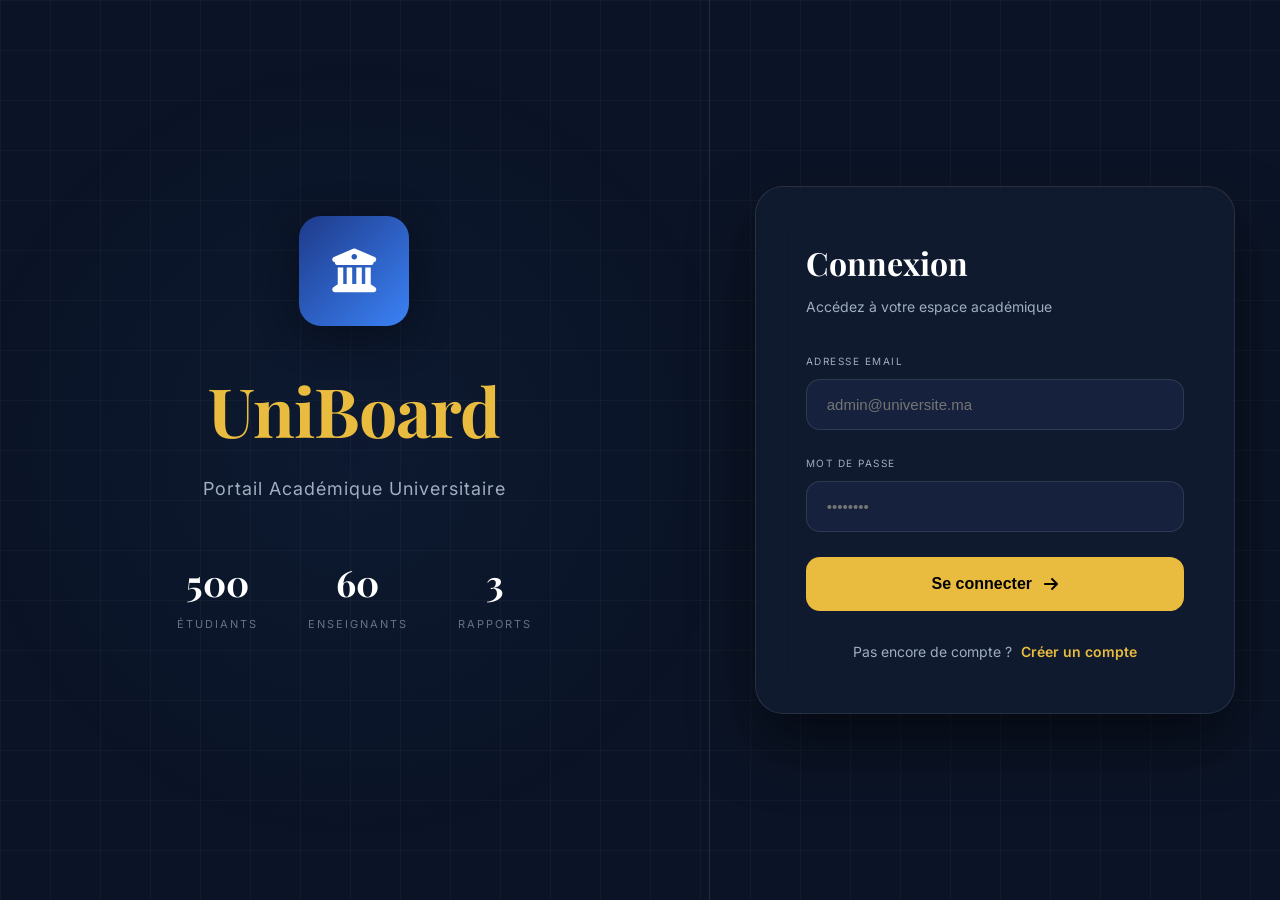
==== myapp/frontend/admin_users.html @ 325a5e19 "changement nom fichier" ====
<!DOCTYPE html>
<html lang="fr">

<head>
    <meta charset="UTF-8">
    <meta name="viewport" content="width=device-width, initial-scale=1.0">
    <title>Gestion Utilisateurs | UniBoard</title>
    <link rel="stylesheet" href="assets/css/style.css">
    <link rel="stylesheet" href="https://cdnjs.cloudflare.com/ajax/libs/font-awesome/6.4.0/css/all.min.css">
    <style>
        .users-table-container {
            background: var(--glass-bg);
            backdrop-filter: blur(var(--blur-amount));
            border: 1px solid var(--glass-border);
            border-radius: 16px;
            padding: 24px;
            margin-bottom: 30px;
            overflow-x: auto;
        }

        .table-header {
            display: flex;
            justify-content: space-between;
            align-items: center;
            margin-bottom: 20px;
        }

        .table-header h3 {
            font-family: 'Playfair Display', serif;
            font-size: 20px;
            display: flex;
            align-items: center;
            gap: 10px;
        }

        .table-header h3 i {
            color: var(--accent-orange);
        }

        table {
            width: 100%;
            border-collapse: collapse;
            font-size: 14px;
        }

        th {
            text-align: left;
            padding: 12px 16px;
            color: var(--text-muted);
            font-weight: 600;
            text-transform: uppercase;
            font-size: 12px;
            border-bottom: 1px solid var(--glass-border);
        }

        td {
            padding: 16px;
            border-bottom: 1px solid rgba(255, 255, 255, 0.05);
        }

        tr:last-child td {
            border-bottom: none;
        }

        .user-cell {
            display: flex;
            align-items: center;
            gap: 12px;
        }

        .user-initials {
            width: 32px;
            height: 32px;
            border-radius: 50%;
            display: flex;
            align-items: center;
            justify-content: center;
            font-weight: 700;
            font-size: 12px;
            color: white;
        }

        .role-badge {
            padding: 4px 12px;
            border-radius: 20px;
            font-size: 11px;
            font-weight: 600;
            background: rgba(59, 130, 246, 0.1);
            color: #3b82f6;
        }

        .role-badge.teacher {
            background: rgba(139, 92, 246, 0.1);
            color: #8b5cf6;
        }

        .role-badge.admin {
            background: rgba(245, 158, 11, 0.1);
            color: #f59e0b;
        }

        .status-badge {
            display: flex;
            align-items: center;
            gap: 6px;
            font-size: 12px;
        }

        .status-dot {
            width: 8px;
            height: 8px;
            border-radius: 50%;
        }

        .status-active .status-dot {
            background: #10b981;
            box-shadow: 0 0 10px rgba(16, 185, 129, 0.5);
        }

        .status-pending .status-dot {
            background: #f59e0b;
            box-shadow: 0 0 10px rgba(245, 158, 11, 0.5);
        }

        .btn-add {
            background: linear-gradient(135deg, var(--accent-orange), #d97706);
            color: white;
            border: none;
            padding: 8px 20px;
            border-radius: 8px;
            font-weight: 600;
            cursor: pointer;
            display: flex;
            align-items: center;
            gap: 8px;
            transition: 0.3s;
        }

        .btn-add:hover {
            transform: translateY(-2px);
            box-shadow: 0 4px 15px rgba(245, 158, 11, 0.4);
        }

        .table-actions {
            display: flex;
            gap: 8px;
        }

        .action-btn {
            width: 32px;
            height: 32px;
            border-radius: 6px;
            border: 1px solid var(--glass-border);
            background: rgba(255, 255, 255, 0.05);
            color: var(--text-muted);
            display: flex;
            align-items: center;
            justify-content: center;
            cursor: pointer;
            transition: 0.3s;
        }

        .action-btn:hover {
            background: var(--glass-border);
            color: white;
        }

        .action-btn.approve {
            color: #10b981;
        }

        .action-btn.reject {
            color: #ef4444;
        }

        .action-btn.edit {
            color: #3b82f6;
        }

        .action-btn.delete {
            color: #ef4444;
        }

        .btn-text-action {
            padding: 6px 12px;
            border-radius: 6px;
            border: 1px solid var(--glass-border);
            background: rgba(255, 255, 255, 0.05);
            font-size: 12px;
            font-weight: 600;
            cursor: pointer;
            display: flex;
            align-items: center;
            gap: 6px;
            transition: 0.3s;
        }

        .btn-text-action.approve {
            color: #10b981;
        }

        .btn-text-action.approve:hover {
            background: rgba(16, 185, 129, 0.1);
        }

        .btn-text-action.reject {
            color: #ef4444;
        }

        .btn-text-action.reject:hover {
            background: rgba(239, 68, 68, 0.1);
        }

        /* Modal Styles */
        .modal-overlay {
            position: fixed;
            top: 0;
            left: 0;
            width: 100%;
            height: 100%;
            background: rgba(0, 0, 0, 0.7);
            backdrop-filter: blur(8px);
            display: none;
            justify-content: center;
            align-items: center;
            z-index: 1000;
        }

        .modal-content {
            background: var(--nav-bg);
            border: 1px solid var(--glass-border);
            border-radius: 20px;
            width: 100%;
            max-width: 500px;
            padding: 30px;
            position: relative;
            box-shadow: 0 20px 50px rgba(0, 0, 0, 0.5);
        }

        .modal-header {
            display: flex;
            justify-content: space-between;
            align-items: center;
            margin-bottom: 25px;
        }

        .modal-header h3 {
            font-family: 'Playfair Display', serif;
            font-size: 24px;
            color: var(--primary-color);
        }

        .close-modal {
            background: none;
            border: none;
            color: var(--text-muted);
            font-size: 20px;
            cursor: pointer;
        }

        .form-group {
            margin-bottom: 20px;
        }

        .form-group label {
            display: block;
            font-size: 12px;
            color: var(--text-muted);
            margin-bottom: 8px;
            text-transform: uppercase;
            letter-spacing: 1px;
        }

        .form-control {
            width: 100%;
            padding: 12px 16px;
            background: rgba(255, 255, 255, 0.05);
            border: 1px solid var(--glass-border);
            border-radius: 10px;
            color: white;
            font-size: 14px;
        }

        .form-control:focus {
            outline: none;
            border-color: var(--accent-orange);
            background: rgba(255, 255, 255, 0.08);
        }

        .modal-footer {
            display: flex;
            justify-content: flex-end;
            gap: 12px;
            margin-top: 30px;
        }

        .btn-cancel {
            background: none;
            border: 1px solid var(--glass-border);
            color: var(--text-muted);
            padding: 10px 20px;
            border-radius: 8px;
            cursor: pointer;
        }

        .btn-save {
            background: linear-gradient(135deg, var(--accent-orange), #d97706);
            color: white;
            border: none;
            padding: 10px 25px;
            border-radius: 8px;
            font-weight: 600;
            cursor: pointer;
        }
    </style>
</head>

<body class="dashboard-body">
    <div class="grid-bg"></div>

    <div class="dashboard-view">
        <!-- Sidebar (Identique à index.html) -->
        <aside class="sidebar-nav">
            <div class="nav-brand">
                <div class="brand-icon"><i class="fas fa-university" style="color: white;"></i></div>
                <div class="brand-text">
                    <h1>UniBoard</h1>
                    <p>Portail Académique</p>
                </div>
            </div>

            <div class="nav-section">
                <span class="nav-label">Principal</span>
                <a href="dashboard_admin.html" class="nav-link">
                    <i class="fas fa-th-large"></i>
                    <span>Vue Globale</span>
                </a>
            </div>

            <div class="nav-section">
                <span class="nav-label">Rapports</span>
                <a href="#" class="nav-link"><i class="fas fa-graduation-cap"></i><span>Performance</span></a>
                <a href="#" class="nav-link">
                    <i class="fas fa-calendar-check"></i>
                    <span>Assiduité</span>
                </a>
                <a href="#" class="nav-link"><i class="fas fa-sync-alt"></i><span>Rattrapage</span></a>
            </div>

            <div class="nav-section">
                <span class="nav-label">Administration</span>
                <a href="admin_users.html" class="nav-link active">
                    <i class="fas fa-users rainbow-gradient"></i>
                    <span>Utilisateurs</span>
                    <span class="nav-badge" id="sidebarPendingBadge">0</span>
                </a>
            </div>

            <div class="nav-footer">
                <div class="avatar-small">A</div>
                <div class="user-meta">
                    <div style="font-weight: 700; font-size: 14px;">Administrateur</div>
                    <div style="font-size: 11px; color: var(--text-muted);">Accès complet</div>
                </div>
                <a href="#" id="logoutBtn" style="margin-left: auto; color: var(--text-muted);"><i
                        class="fas fa-power-off"></i></a>
            </div>
        </aside>

        <!-- Main Content -->
        <main class="main-viewport">
            <header class="viewport-header">
                <div class="page-title">
                    <h2>Gestion Utilisateurs</h2>
                    <p>UniBoard / Administration / Utilisateurs</p>
                </div>
                <div class="current-date" id="currentDate">Chargement...</div>
            </header>

            <!-- Section Demandes en attente -->
            <section class="users-table-container">
                <div class="table-header">
                    <h3><i class="fas fa-hourglass-half"></i> Demandes en attente <span id="pendingCountBadge"
                            class="nav-badge" style="position: static; margin-left: 10px;">0</span></h3>
                </div>
                <table>
                    <thead>
                        <tr>
                            <th>Nom</th>
                            <th>Email</th>
                            <th>Rôle</th>
                            <th>Date</th>
                            <th>Actions</th>
                        </tr>
                    </thead>
                    <tbody id="pendingUsersTable">
                        <!-- Dynamique -->
                    </tbody>
                </table>
            </section>

            <!-- Section Tous les utilisateurs -->
            <section class="users-table-container">
                <div class="table-header">
                    <h3><i class="fas fa-users" style="color: var(--accent-blue);"></i> Tous les utilisateurs</h3>
                    <button class="btn-add"><i class="fas fa-plus"></i> AJOUTER</button>
                </div>
                <table>
                    <thead>
                        <tr>
                            <th>Nom</th>
                            <th>Email</th>
                            <th>Rôle</th>
                            <th>Statut</th>
                            <th>Créé le</th>
                            <th>Actions</th>
                        </tr>
                    </thead>
                    <tbody id="allUsersTable">
                        <!-- Dynamique -->
                    </tbody>
                </table>
            </section>
        </main>
    </div>

    <!-- Modal Ajouter Utilisateur -->
    <div class="modal-overlay" id="addUserModal">
        <div class="modal-content">
            <div class="modal-header">
                <h3>Ajouter un utilisateur</h3>
                <button class="close-modal" id="closeModal">&times;</button>
            </div>
            <form id="addUserForm">
                <div class="form-group">
                    <label for="full_name">Nom complet</label>
                    <input type="text" id="full_name" class="form-control" required>
                </div>
                <div class="form-group">
                    <label for="email">Email</label>
                    <input type="email" id="email" class="form-control" required>
                </div>
                <div class="form-group">
                    <label for="password">Mot de passe</label>
                    <input type="password" id="password" class="form-control" required>
                </div>
                <div class="form-group">
                    <label for="role">Rôle</label>
                    <select id="role" class="form-control" style="background: #1a2642; color: white;">
                        <option value="student">Étudiant</option>
                        <option value="teacher">Enseignant</option>
                        <option value="admin">Administrateur</option>
                    </select>
                </div>
                <div class="modal-footer">
                    <button type="button" class="btn-cancel" id="cancelBtn">Annuler</button>
                    <button type="submit" class="btn-save">Enregistrer</button>
                </div>
            </form>
        </div>
    </div>

    <script src="assets/js/api.js"></script>
    <script src="assets/js/users.js"></script>
</body>

</html>
---- myapp/frontend/assets/css/style.css ----
@import url('https://fonts.googleapis.com/css2?family=Inter:wght@300;400;500;600;700&family=Playfair+Display:wght@700;800&display=swap');

:root {
    --bg-color: #0b1426;
    --card-bg: rgba(19, 30, 53, 0.6);
    --primary-color: #e9bc3f;
    --text-main: #ffffff;
    --text-muted: #a0aec0;
    --input-bg: rgba(26, 38, 66, 0.8);
    --nav-bg: #070d1a;
    --border-color: rgba(255, 255, 255, 0.1);
    --font-serif: 'Playfair Display', serif;
    --font-sans: 'Inter', sans-serif;

    --blue-accent: #3b82f6;
    --orange-accent: #f59e0b;
    --red-accent: #ef4444;
}

* {
    margin: 0;
    padding: 0;
    box-sizing: border-box;
}

body {
    background-color: var(--bg-color);
    color: var(--text-main);
    font-family: var(--font-sans);
    line-height: 1.6;
    height: 100vh;
    overflow: hidden;
}

/* Grid Background */
.grid-bg {
    position: fixed;
    top: 0;
    left: 0;
    width: 100%;
    height: 100%;
    background-image:
        linear-gradient(rgba(255, 255, 255, 0.03) 1px, transparent 1px),
        linear-gradient(90deg, rgba(255, 255, 255, 0.03) 1px, transparent 1px);
    background-size: 50px 50px;
    z-index: -1;
}

/* --- AUTH PAGES (Login/Register) --- */
.page-container {
    display: flex;
    height: 100vh;
    width: 100%;
}

.branding-side {
    flex: 1.2;
    display: flex;
    flex-direction: column;
    justify-content: center;
    align-items: center;
    padding: 60px;
    border-right: 1px solid var(--border-color);
    background: radial-gradient(circle at center, rgba(59, 130, 246, 0.05) 0%, transparent 70%);
}

.login-side,
.register-side {
    flex: 1;
    display: flex;
    justify-content: center;
    align-items: center;
    padding: 40px;
}

.branding-content {
    text-align: center;
}

.brand-logo-large {
    width: 110px;
    height: 110px;
    background: linear-gradient(135deg, #1e3a8a, #3b82f6);
    border-radius: 22px;
    display: flex;
    justify-content: center;
    align-items: center;
    font-size: 44px;
    margin: 0 auto 30px;
    box-shadow: 0 10px 40px rgba(0, 0, 0, 0.4);
}

.branding-content h1 {
    font-family: var(--font-serif);
    font-size: 68px;
    margin-bottom: 10px;
    color: var(--primary-color);
    letter-spacing: -1px;
}

.branding-content p {
    color: var(--text-muted);
    font-size: 18px;
    margin-bottom: 50px;
    letter-spacing: 1px;
}

.auth-stats {
    display: flex;
    gap: 50px;
    justify-content: center;
}

.stat-box {
    text-align: center;
}

.stat-box h3 {
    font-family: var(--font-serif);
    font-size: 36px;
    margin-bottom: 5px;
}

.stat-box p {
    font-size: 11px;
    text-transform: uppercase;
    letter-spacing: 2px;
    opacity: 0.6;
}

/* Auth Cards */
.auth-card {
    width: 100%;
    max-width: 480px;
    background: var(--card-bg);
    backdrop-filter: blur(20px);
    padding: 50px;
    border-radius: 28px;
    border: 1px solid var(--border-color);
    box-shadow: 0 30px 60px rgba(0, 0, 0, 0.5);
}

.card-header h2 {
    font-family: var(--font-serif);
    font-size: 32px;
    margin-bottom: 8px;
}

.card-header p {
    color: var(--text-muted);
    font-size: 14px;
    margin-bottom: 35px;
}

/* Form Elements */
.form-item {
    margin-bottom: 25px;
}

.form-item label {
    display: block;
    font-size: 10px;
    text-transform: uppercase;
    letter-spacing: 1.5px;
    color: var(--text-muted);
    margin-bottom: 10px;
}

.form-input,
.form-select {
    width: 100%;
    padding: 16px 20px;
    background: var(--input-bg);
    border: 1px solid var(--border-color);
    border-radius: 14px;
    color: white;
    font-size: 15px;
    transition: all 0.3s cubic-bezier(0.4, 0, 0.2, 1);
}

.form-input:focus {
    border-color: var(--primary-color);
    outline: none;
    background: rgba(26, 38, 66, 1);
    box-shadow: 0 0 15px rgba(233, 188, 63, 0.15);
}

.btn-primary {
    width: 100%;
    padding: 18px;
    background: var(--primary-color);
    border: none;
    border-radius: 14px;
    color: #000;
    font-weight: 800;
    font-size: 16px;
    cursor: pointer;
    display: flex;
    justify-content: center;
    align-items: center;
    gap: 12px;
    transition: all 0.3s;
    margin-top: 10px;
}

.btn-primary:hover {
    background: #d4a830;
    transform: translateY(-3px);
    box-shadow: 0 10px 20px rgba(233, 188, 63, 0.3);
}

.card-footer {
    text-align: center;
    margin-top: 30px;
    font-size: 14px;
    color: var(--text-muted);
}

.card-footer a {
    color: var(--primary-color);
    text-decoration: none;
    font-weight: 600;
    margin-left: 5px;
}

/* --- DASHBOARD LAYOUT --- */
.dashboard-view {
    display: flex;
    height: 100vh;
    width: 100%;
}

.sidebar-nav {
    width: 280px;
    background: var(--nav-bg);
    border-right: 1px solid var(--border-color);
    padding: 35px 20px;
    display: flex;
    flex-direction: column;
    flex-shrink: 0;
}

.nav-brand {
    display: flex;
    align-items: center;
    gap: 15px;
    margin-bottom: 50px;
    padding-left: 10px;
}

.brand-icon {
    width: 44px;
    height: 44px;
    background: linear-gradient(135deg, #1e3a8a, #3b82f6);
    border-radius: 12px;
    display: flex;
    justify-content: center;
    align-items: center;
    font-size: 22px;
    box-shadow: 0 5px 15px rgba(0, 0, 0, 0.3);
}

.brand-text h1 {
    font-family: var(--font-serif);
    font-size: 24px;
    color: var(--primary-color);
    line-height: 1;
    margin-bottom: 2px;
}

.brand-text p {
    font-size: 9px;
    text-transform: uppercase;
    letter-spacing: 1.5px;
    color: var(--text-muted);
}

.nav-label {
    font-size: 10px;
    text-transform: uppercase;
    color: var(--text-muted);
    letter-spacing: 2px;
    margin: 30px 0 15px 10px;
    opacity: 0.5;
}

.nav-link {
    display: flex;
    align-items: center;
    gap: 15px;
    padding: 14px 18px;
    color: var(--text-muted);
    text-decoration: none;
    border-radius: 14px;
    font-size: 14px;
    font-weight: 500;
    transition: all 0.3s;
    margin-bottom: 2px;
}

.nav-link i {
    font-size: 18px;
    width: 22px;
    text-align: center;
}

.nav-link:hover,
.nav-link.active {
    background: rgba(255, 255, 255, 0.05);
    color: white;
}

.nav-link.active {
    background: rgba(233, 188, 63, 0.12);
    border-left: 4px solid var(--primary-color);
    color: white;
}

.rainbow-gradient {
    background: linear-gradient(45deg, #f09433, #e6683c, #dc2743, #cc2366, #bc1888);
    -webkit-background-clip: text;
    -webkit-text-fill-color: transparent;
}

.nav-badge {
    margin-left: auto;
    background: var(--red-accent);
    color: white;
    font-size: 10px;
    font-weight: 800;
    width: 20px;
    height: 20px;
    border-radius: 50%;
    display: flex;
    justify-content: center;
    align-items: center;
    box-shadow: 0 0 10px rgba(239, 68, 68, 0.4);
}

.nav-footer {
    margin-top: auto;
    padding-top: 30px;
    border-top: 1px solid var(--border-color);
    display: flex;
    align-items: center;
    gap: 15px;
}

.avatar-small {
    width: 40px;
    height: 40px;
    background: var(--primary-color);
    border-radius: 50%;
    display: flex;
    justify-content: center;
    align-items: center;
    color: #0b1426;
    font-weight: 800;
}

/* Dashboard Content */
.main-viewport {
    flex: 1;
    padding: 40px 60px;
    overflow-y: auto;
}

.viewport-header {
    display: flex;
    justify-content: space-between;
    align-items: center;
    margin-bottom: 45px;
}

.page-title h2 {
    font-family: var(--font-serif);
    font-size: 40px;
    font-weight: 800;
}

.page-title p {
    color: var(--text-muted);
    font-size: 14px;
}

/* KPI Grid */
.stats-grid {
    display: grid;
    grid-template-columns: repeat(3, 1fr);
    gap: 30px;
    margin-bottom: 45px;
}

.stat-card {
    background: var(--card-bg);
    backdrop-filter: blur(15px);
    padding: 35px;
    border-radius: 28px;
    border: 1px solid var(--border-color);
    position: relative;
    overflow: hidden;
    transition: all 0.4s cubic-bezier(0.175, 0.885, 0.32, 1.275);
}

.stat-card:hover {
    transform: translateY(-8px);
    background: rgba(19, 30, 53, 0.85);
    border-color: rgba(255, 255, 255, 0.2);
}

.stat-card::before {
    content: '';
    position: absolute;
    top: 0;
    left: 0;
    right: 0;
    height: 4px;
    z-index: 10;
}

.stat-card.blue::before {
    background: var(--blue-accent);
    box-shadow: 0 2px 20px var(--blue-accent);
}

.stat-card.orange::before {
    background: var(--orange-accent);
    box-shadow: 0 2px 20px var(--orange-accent);
}

.stat-card.red::before {
    background: var(--red-accent);
    box-shadow: 0 2px 20px var(--red-accent);
}

.stat-head {
    display: flex;
    justify-content: space-between;
    align-items: center;
    margin-bottom: 30px;
}

.card-icon {
    width: 50px;
    height: 50px;
    background: rgba(255, 255, 255, 0.05);
    border-radius: 14px;
    display: flex;
    justify-content: center;
    align-items: center;
    font-size: 22px;
}

.growth-tag {
    padding: 5px 12px;
    border-radius: 20px;
    font-size: 12px;
    font-weight: 800;
    background: rgba(16, 185, 129, 0.15);
    color: #10b981;
}

.main-stat {
    font-family: var(--font-serif);
    font-size: 56px;
    font-weight: 800;
    line-height: 1;
    margin: 20px 0 10px;
}

.main-stat small {
    font-size: 18px;
    opacity: 0.5;
    font-family: var(--font-sans);
    margin-left: 5px;
}

.stat-label {
    font-size: 12px;
    text-transform: uppercase;
    letter-spacing: 2px;
    color: var(--text-muted);
    font-weight: 600;
}

/* Info Sections */
.info-columns {
    display: grid;
    grid-template-columns: 1fr 1fr;
    gap: 30px;
}

.info-box-card {
    background: var(--card-bg);
    backdrop-filter: blur(15px);
    padding: 40px;
    border-radius: 28px;
    border: 1px solid var(--border-color);
}

.box-title {
    display: flex;
    justify-content: space-between;
    align-items: center;
    margin-bottom: 40px;
}

.box-title h3 {
    font-size: 22px;
    display: flex;
    align-items: center;
    gap: 15px;
}

.box-title h3 i {
    color: var(--primary-color);
    font-size: 20px;
}

.box-subtitle {
    font-size: 14px;
    color: var(--text-muted);
    opacity: 0.8;
}

.list-container {
    display: flex;
    flex-direction: column;
    gap: 15px;
}

.list-item {
    display: flex;
    align-items: center;
    gap: 18px;
    padding: 18px;
    background: rgba(255, 255, 255, 0.02);
    border-radius: 20px;
    transition: 0.3s;
}

.list-item:hover {
    background: rgba(255, 255, 255, 0.06);
    transform: translateX(5px);
}

.item-pfp {
    width: 52px;
    height: 52px;
    border-radius: 50%;
    display: flex;
    justify-content: center;
    align-items: center;
    font-weight: 800;
    font-size: 16px;
    box-shadow: 0 5px 15px rgba(0, 0, 0, 0.2);
}

.item-details {
    flex: 1;
}

.item-details .name {
    font-weight: 700;
    font-size: 16px;
    display: block;
    margin-bottom: 2px;
}

.item-details .sub {
    font-size: 12px;
    color: var(--text-muted);
}

.item-action {
    text-align: right;
}

.score-red {
    color: var(--red-accent);
    font-weight: 800;
    font-size: 18px;
}

.action-set {
    display: flex;
    gap: 10px;
}

.btn-round {
    width: 36px;
    height: 36px;
    border-radius: 10px;
    border: none;
    cursor: pointer;
    background: rgba(255, 255, 255, 0.05);
    color: var(--text-muted);
    transition: 0.3s;
    display: flex;
    justify-content: center;
    align-items: center;
}

.btn-approve:hover {
    background: #10b981;
    color: white;
}

.btn-reject:hover {
    background: #ef4444;
    color: white;
}
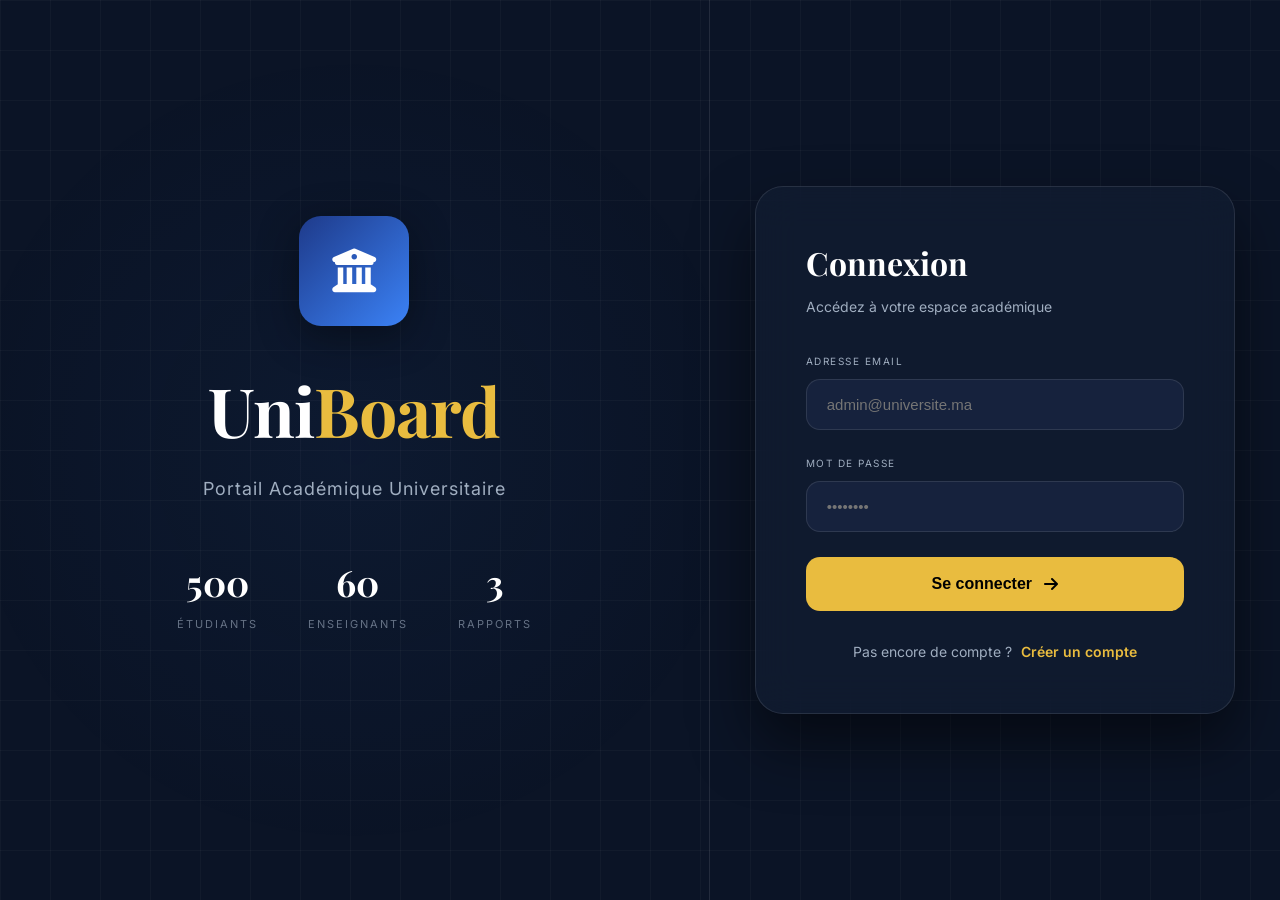
==== commit 913b23b5: "logo" ====
--- a/myapp/frontend/admin_users.html
+++ b/myapp/frontend/admin_users.html
@@ -324,7 +324,7 @@
             <div class="nav-brand">
                 <div class="brand-icon"><i class="fas fa-university" style="color: white;"></i></div>
                 <div class="brand-text">
-                    <h1>UniBoard</h1>
+                    <h1><span style="color: white;">Uni</span>Board</h1>
                     <p>Portail Académique</p>
                 </div>
             </div>
